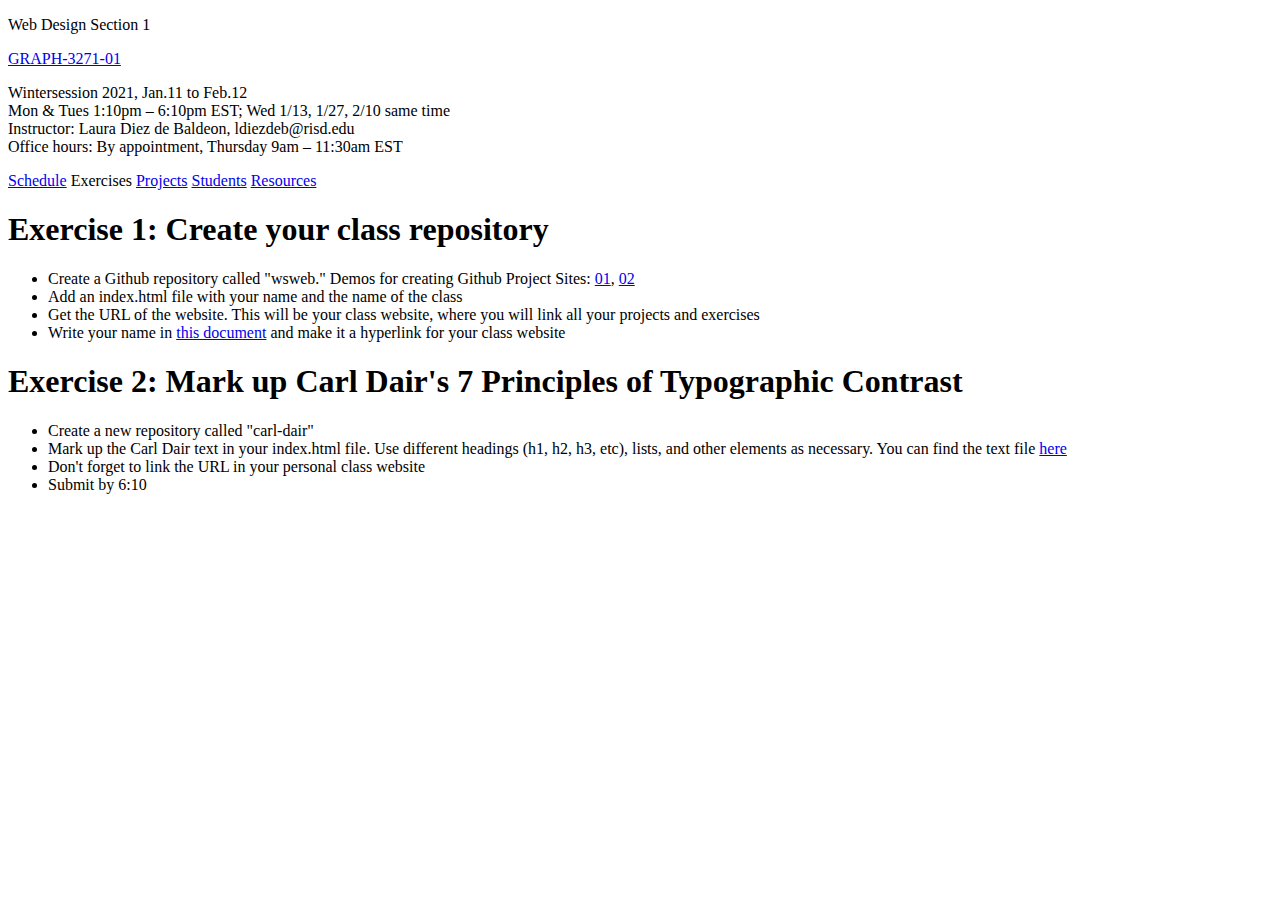
==== exercises/index.html @ 0c6ea9f0 "Update index.html" ====
<!DOCTYPE html>
<html lang="en">
  <head>
    <meta charset="utf-8">
    <meta http-equiv="X-UA-Compatible" content="IE=edge">
    <meta name="viewport" content="width=device-width, initial-scale=1">

    <title>WD</title>
    
    <!-- import the webpage's stylesheet -->
    <link rel="stylesheet" href="style.css">
    
    <!-- import the webpage's javascript file -->
    <script src="https://cdnjs.cloudflare.com/ajax/libs/jquery/3.5.1/jquery.min.js" integrity="sha512-bLT0Qm9VnAYZDflyKcBaQ2gg0hSYNQrJ8RilYldYQ1FxQYoCLtUjuuRuZo+fjqhx/qtq/1itJ0C2ejDxltZVFg==" crossorigin="anonymous"></script>
    <script src="script.js" defer></script>
  </head>  
  <body>
    <header>
      <div id="headline"><p>Web Design Section 1</p><p><a href="https://docs.google.com/document/d/1iYODHDWzQZ5gzJMMT5YsYLgn6eEZtvgWwO1K9Q34SU4/edit?usp=sharing" target="_blank">GRAPH-3271-01</a></p></div>

      <div id="headinfo">
        <p>
        Wintersession 2021, Jan.11 to Feb.12<br>
        Mon & Tues 1:10pm – 6:10pm EST; Wed 1/13, 1/27, 2/10 same time<br>
        Instructor: Laura Diez de Baldeon, ldiezdeb@risd.edu<br>
        Office hours: By appointment, Thursday 9am – 11:30am EST</p>
    </div>
  </header>

  <nav>
    <a href="index.html" class="navlink">Schedule</a> 
    <a class="navlink clicked">Exercises</a> 
    <a href="projects" class="navlink">Projects</a>
    <a href="students" class="navlink">Students</a>
    <a href="resources" class="navlink">Resources</a>
  </nav>

    <main> 
      <section id="Exercises">
        <!-- <h3>Exercises</h3> -->
        <div class="day" id="ex1">
          <h1>Exercise 1: Create your class repository</h1>
          <ul>
            <li>Create a Github repository called "wsweb." Demos for creating Github Project Sites: <a href="https://www.loom.com/share/bd3414d8353a48c7a1bdc694858e0968" target="_blank"> 01</a>, <a href="https://www.loom.com/share/2bfe7f753b98430f9ec7ba74569b61a6" target="_blank">02</a></li>
            <li>Add an index.html file with your name and the name of the class</li>
            <li>Get the URL of the website. This will be your class website, where you will link all your projects and exercises</li>
            <li>Write your name in <a href="https://docs.google.com/document/d/1eo8m9YJlhds_cWdkwavzBPHaUULYhXrS15DimhpdYm8/edit?usp=sharing" target="_blank">this document</a> and make it a hyperlink for your class website</li>
          </ul>
        </div>
        <div class="day" id="ex2">
          <h1>Exercise 2: Mark up Carl Dair's 7 Principles of Typographic Contrast</h1>
          <ul>
            <li>Create a new repository called "carl-dair"</li>
            <li>Mark up the Carl Dair text in your index.html file. Use different headings (h1, h2, h3, etc), lists, and other elements as necessary. You can find the text file <a href="/sevenprinciples.txt" target="_blank">here</a></li>
            <li>Don't forget to link the URL in your personal class website</li>
            <li>Submit by 6:10</li>
          </ul>
        </div>
      </section>

    </main>
  </body>
</html>
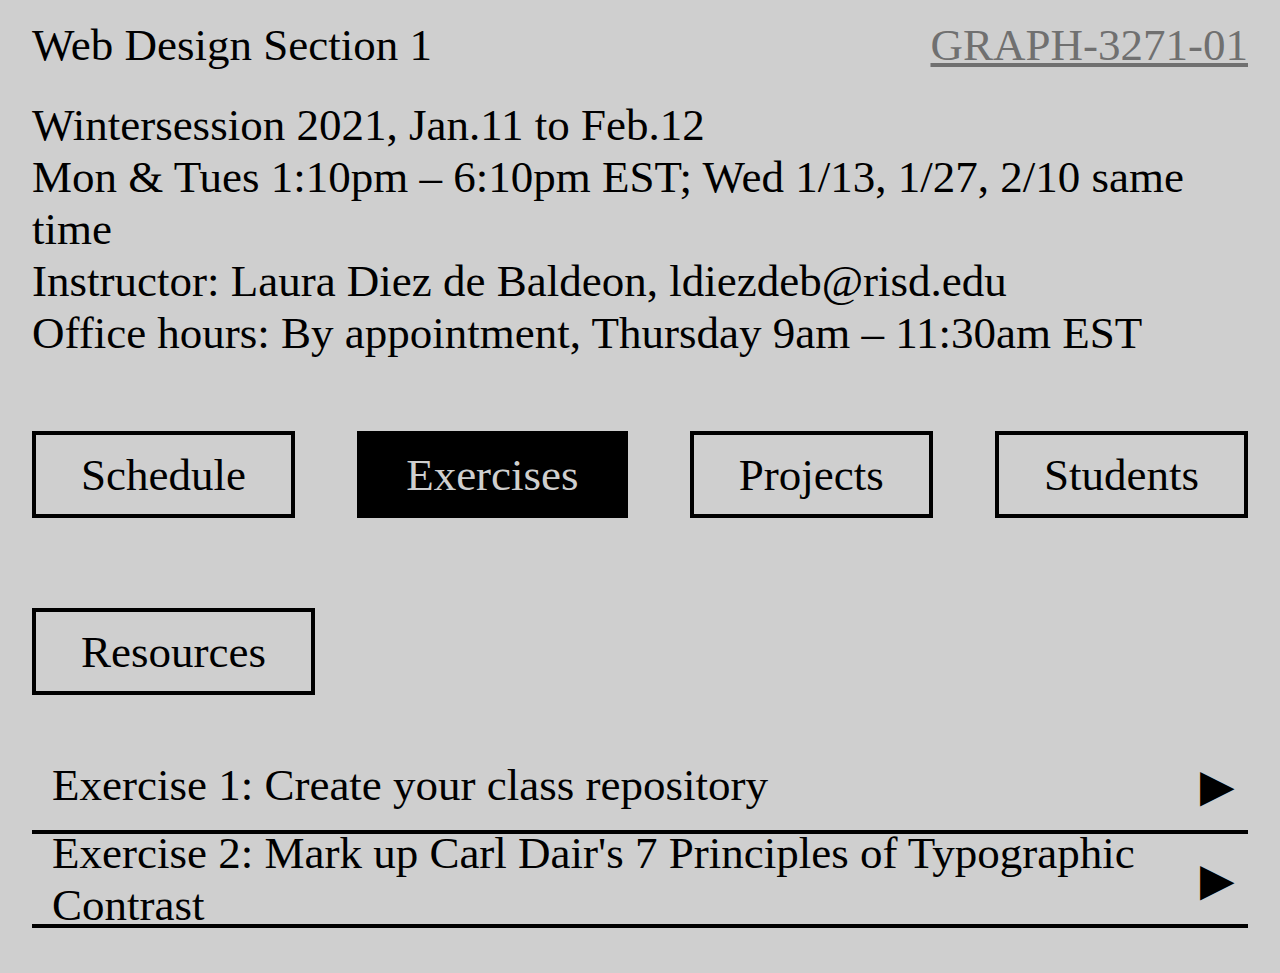
==== commit 7a3b38c1: "Update index.html" ====
--- a/exercises/index.html
+++ b/exercises/index.html
@@ -8,11 +8,11 @@
     <title>WD</title>
     
     <!-- import the webpage's stylesheet -->
-    <link rel="stylesheet" href="style.css">
+    <link rel="stylesheet" href="../style.css">
     
     <!-- import the webpage's javascript file -->
     <script src="https://cdnjs.cloudflare.com/ajax/libs/jquery/3.5.1/jquery.min.js" integrity="sha512-bLT0Qm9VnAYZDflyKcBaQ2gg0hSYNQrJ8RilYldYQ1FxQYoCLtUjuuRuZo+fjqhx/qtq/1itJ0C2ejDxltZVFg==" crossorigin="anonymous"></script>
-    <script src="script.js" defer></script>
+    <script src="../script.js" defer></script>
   </head>  
   <body>
     <header>
@@ -28,9 +28,9 @@
   </header>
 
   <nav>
-    <a href="index.html" class="navlink">Schedule</a> 
+    <a href="../" class="navlink">Schedule</a> 
     <a class="navlink clicked">Exercises</a> 
-    <a href="projects" class="navlink">Projects</a>
+    <a href="/projects" class="navlink">Projects</a>
     <a href="students" class="navlink">Students</a>
     <a href="resources" class="navlink">Resources</a>
   </nav>
--- a/style.css
+++ b/style.css
@@ -0,0 +1,207 @@
+:root{
+    --grey:#cfcfcf;
+    --white:white;
+    --black:black;
+}
+
+html{
+    font-size:1vh;
+    font-family:"Arial Narrow";
+}
+
+body{
+    margin:0;
+    font-size:5rem;
+    display:flex;
+    align-items: center;
+    flex-flow:column nowrap;
+    background-color:var(--grey);
+    padding-bottom:5rem;
+}
+/* 
+header{
+    background-color:white;
+    color:var(--black);
+    width:100vw;
+    display:flex;
+    align-items: center;
+    flex-flow:column nowrap;
+} */
+
+::selection {
+    background-color: var(--white);
+}
+
+#headline{
+    width:95vw;
+    height:10vh;
+    display:flex;
+    align-items: center;
+    justify-content: space-between;
+    /* border-bottom:solid 3px var(--black); */
+}
+
+#headline p{
+    margin:0;
+}
+
+#headinfo{
+    width:95vw;
+    padding-top:1rem;
+    padding-bottom:3rem;
+    /* border-bottom:solid 2px var(--black); */
+}
+
+#headinfo p{
+    margin:0;
+}
+
+nav{
+    width:95vw;
+    display:flex;
+    justify-content: space-between;
+    flex-flow:row wrap;
+    background-color: var(--grey);
+    position:sticky;
+    top:0;
+    z-index:1;
+}
+
+nav a{
+    text-decoration: none;
+    text-align:center;
+    padding:1.5rem;
+    padding-left:5rem;
+    padding-right:5rem;
+    margin-top:5rem;
+    margin-bottom:5rem;
+    border:0.5rem solid var(--black);
+    color:var(--black);
+    transition:all 0.1s ease-out;
+}
+
+nav a:hover{
+        background-color:var(--black);
+        color:var(--grey);
+}
+
+.clicked{
+    background-color:var(--black);
+    color:var(--grey);
+}
+
+main{
+    /* margin-top:20px; */
+    /* border-top:2px solid var(--black); */
+    width:95vw;
+}
+
+.day{
+    /* border-bottom:2px dotted var(--black); */
+    min-height:10vh;
+}
+
+.day ul{
+    display:none;
+}
+
+.nested{
+    display:block!important;
+    margin-bottom:2rem;
+}
+
+.inactive h1{
+    color:#919191!important;
+    border-bottom-color: #919191;
+}
+
+.inactive h1:hover{
+    background-color: transparent;
+    cursor:default;
+}
+
+h1{
+    /* text-transform: uppercase;     */
+    font-weight: 400;
+    height:10vh;
+    display:flex;
+    align-items: center;
+    font-size:5rem;
+    padding-left:20px;
+    margin:0;
+    border-bottom:0.5rem solid var(--black);
+    transition:all 0.1s ease-out;
+    cursor:pointer;
+}
+
+h1:hover{
+    background-color: var(--black);
+    color:var(--grey);
+}
+
+ul{
+    margin-top:20px;
+    margin-left:3rem;
+    list-style: inside;
+    list-style-type: "• ";
+    text-indent: -4rem;
+}
+
+li::before {
+    content: "";
+    padding:5px;
+  }
+
+a{
+    /* color:#6e917f; */
+    color:#707070;
+    /* color:var(--white); */
+}
+
+/* mark{
+    background-color:var(--black);
+    color:var(--grey);
+} */
+
+h3{
+    width:max-content;
+    font-weight: 400;
+    font-size:5rem;
+
+    text-decoration: none;
+    text-align:center;
+    padding:1.5rem;
+    padding-left:5rem;
+    padding-right:5rem;
+    margin-top:5rem;
+    margin-bottom:5rem;
+    background-color: var(--white);
+    color:var(--black);
+    transition:all 0.1s ease-out;
+}
+
+.invisible{
+    display:none;
+}
+
+.text p{
+    margin-top:20px;
+    margin-left:10rem;
+    max-width:85%;
+    display:none;
+}
+
+#Resources ul{
+    display:none;
+}
+
+.arrowRight{
+    transition:all 0.1s ease-out;
+    position:absolute;
+    right:3.5vw;
+    z-index:0;
+}
+
+.inactive span{
+    display:none;
+}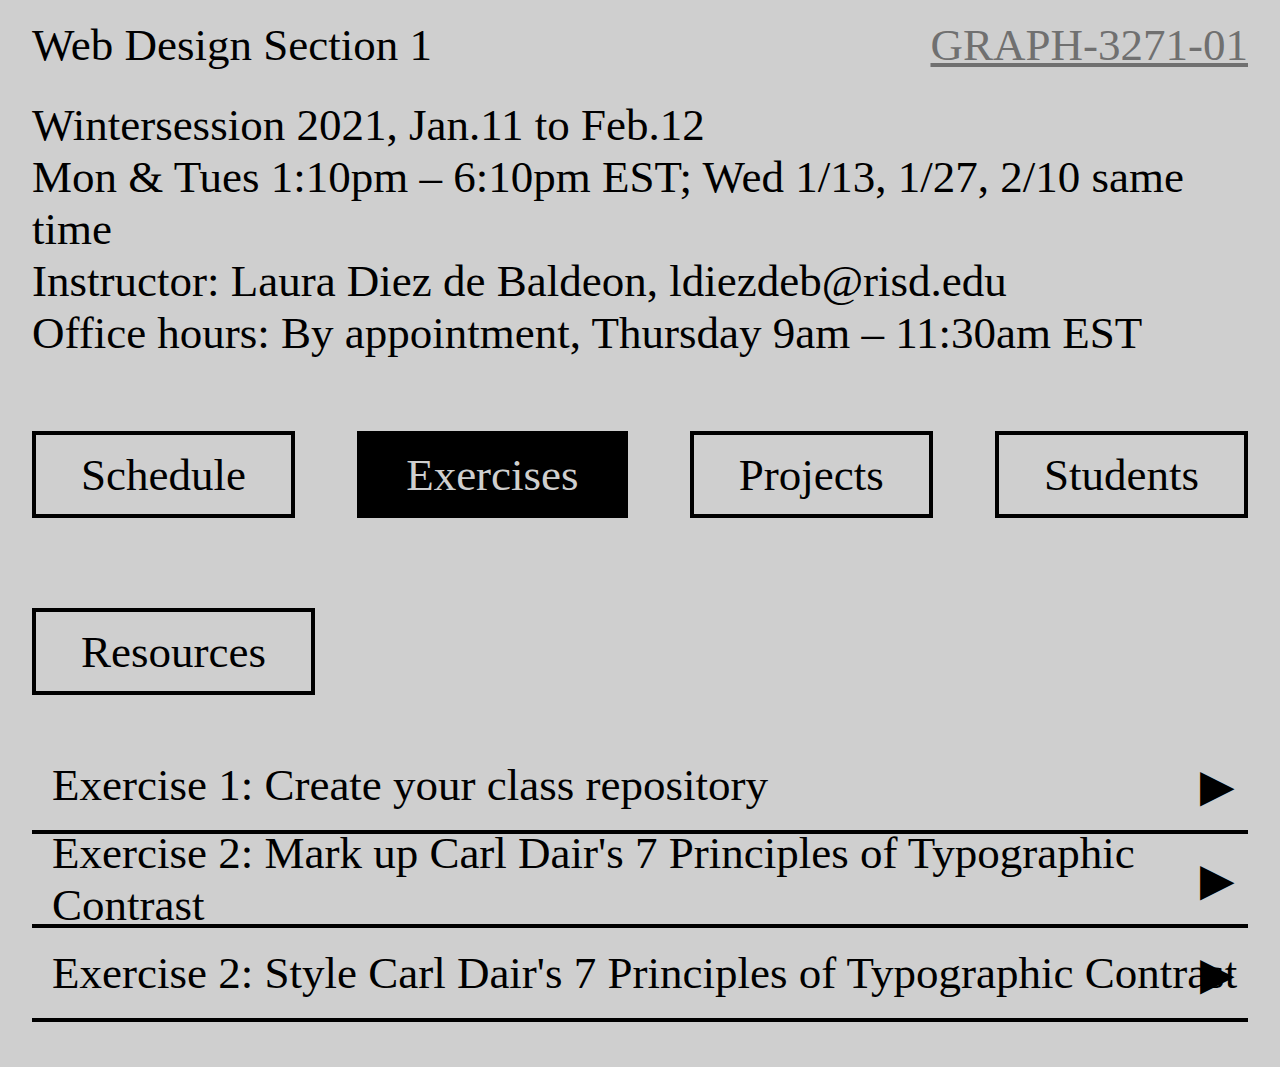
==== commit 860707ca: "update day 2" ====
--- a/exercises/index.html
+++ b/exercises/index.html
@@ -30,9 +30,9 @@
   <nav>
     <a href="../" class="navlink">Schedule</a> 
     <a class="navlink clicked">Exercises</a> 
-    <a href="/projects" class="navlink">Projects</a>
-    <a href="students" class="navlink">Students</a>
-    <a href="resources" class="navlink">Resources</a>
+    <a href="../projects" class="navlink">Projects</a>
+    <a href="../students" class="navlink">Students</a>
+    <a href="../resources" class="navlink">Resources</a>
   </nav>
 
     <main> 
@@ -51,9 +51,18 @@
           <h1>Exercise 2: Mark up Carl Dair's 7 Principles of Typographic Contrast</h1>
           <ul>
             <li>Create a new repository called "carl-dair"</li>
-            <li>Mark up the Carl Dair text in your index.html file. Use different headings (h1, h2, h3, etc), lists, and other elements as necessary. You can find the text file <a href="/sevenprinciples.txt" target="_blank">here</a></li>
+            <li>Mark up the Carl Dair text in your index.html file. Use different headings (h1, h2, h3, etc), lists, and other elements as necessary. You can find the text file <a href="../sevenprinciples.txt" target="_blank">here</a></li>
             <li>Don't forget to link the URL in your personal class website</li>
             <li>Submit by 6:10</li>
+          </ul>
+        </div>
+        <div class="day" id="ex3">
+          <h1>Exercise 2: Style Carl Dair's 7 Principles of Typographic Contrast</h1>
+          <ul>
+            <li>In yesterday's repository, create a css file</li>
+            <li>Style your Carl Dair text, using different styles for different headings, lists, etc</li>
+            <li>Don't forget to link the URL in your personal class website</li>
+            <li>Time: 1hr</li>
           </ul>
         </div>
       </section>
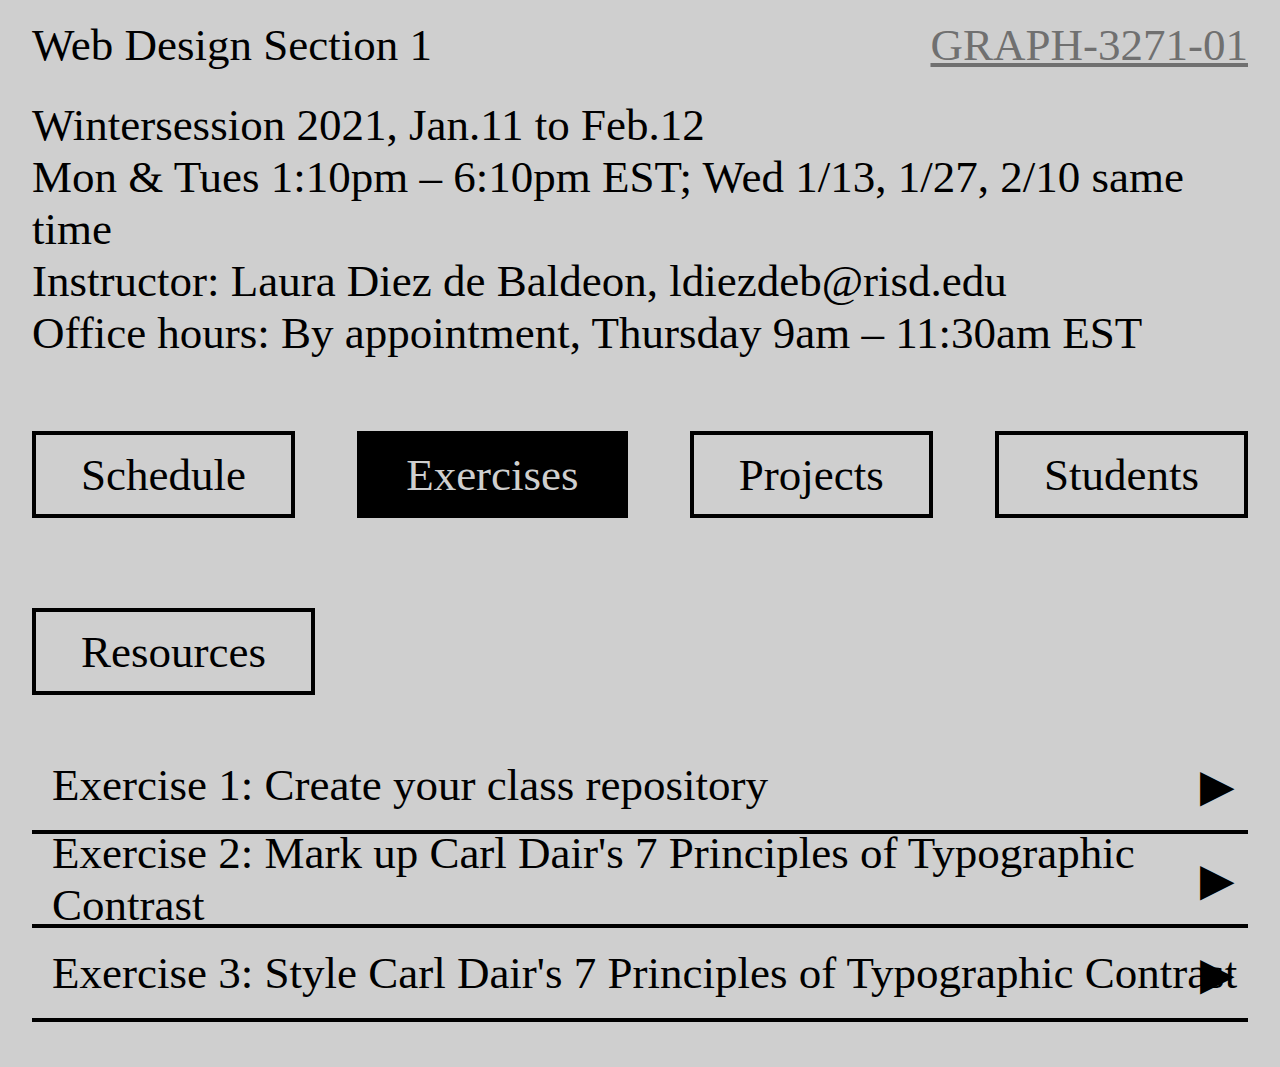
==== commit 86f4ad27: "changed reading" ====
--- a/exercises/index.html
+++ b/exercises/index.html
@@ -57,7 +57,7 @@
           </ul>
         </div>
         <div class="day" id="ex3">
-          <h1>Exercise 2: Style Carl Dair's 7 Principles of Typographic Contrast</h1>
+          <h1>Exercise 3: Style Carl Dair's 7 Principles of Typographic Contrast</h1>
           <ul>
             <li>In yesterday's repository, create a css file</li>
             <li>Style your Carl Dair text, using different styles for different headings, lists, etc</li>
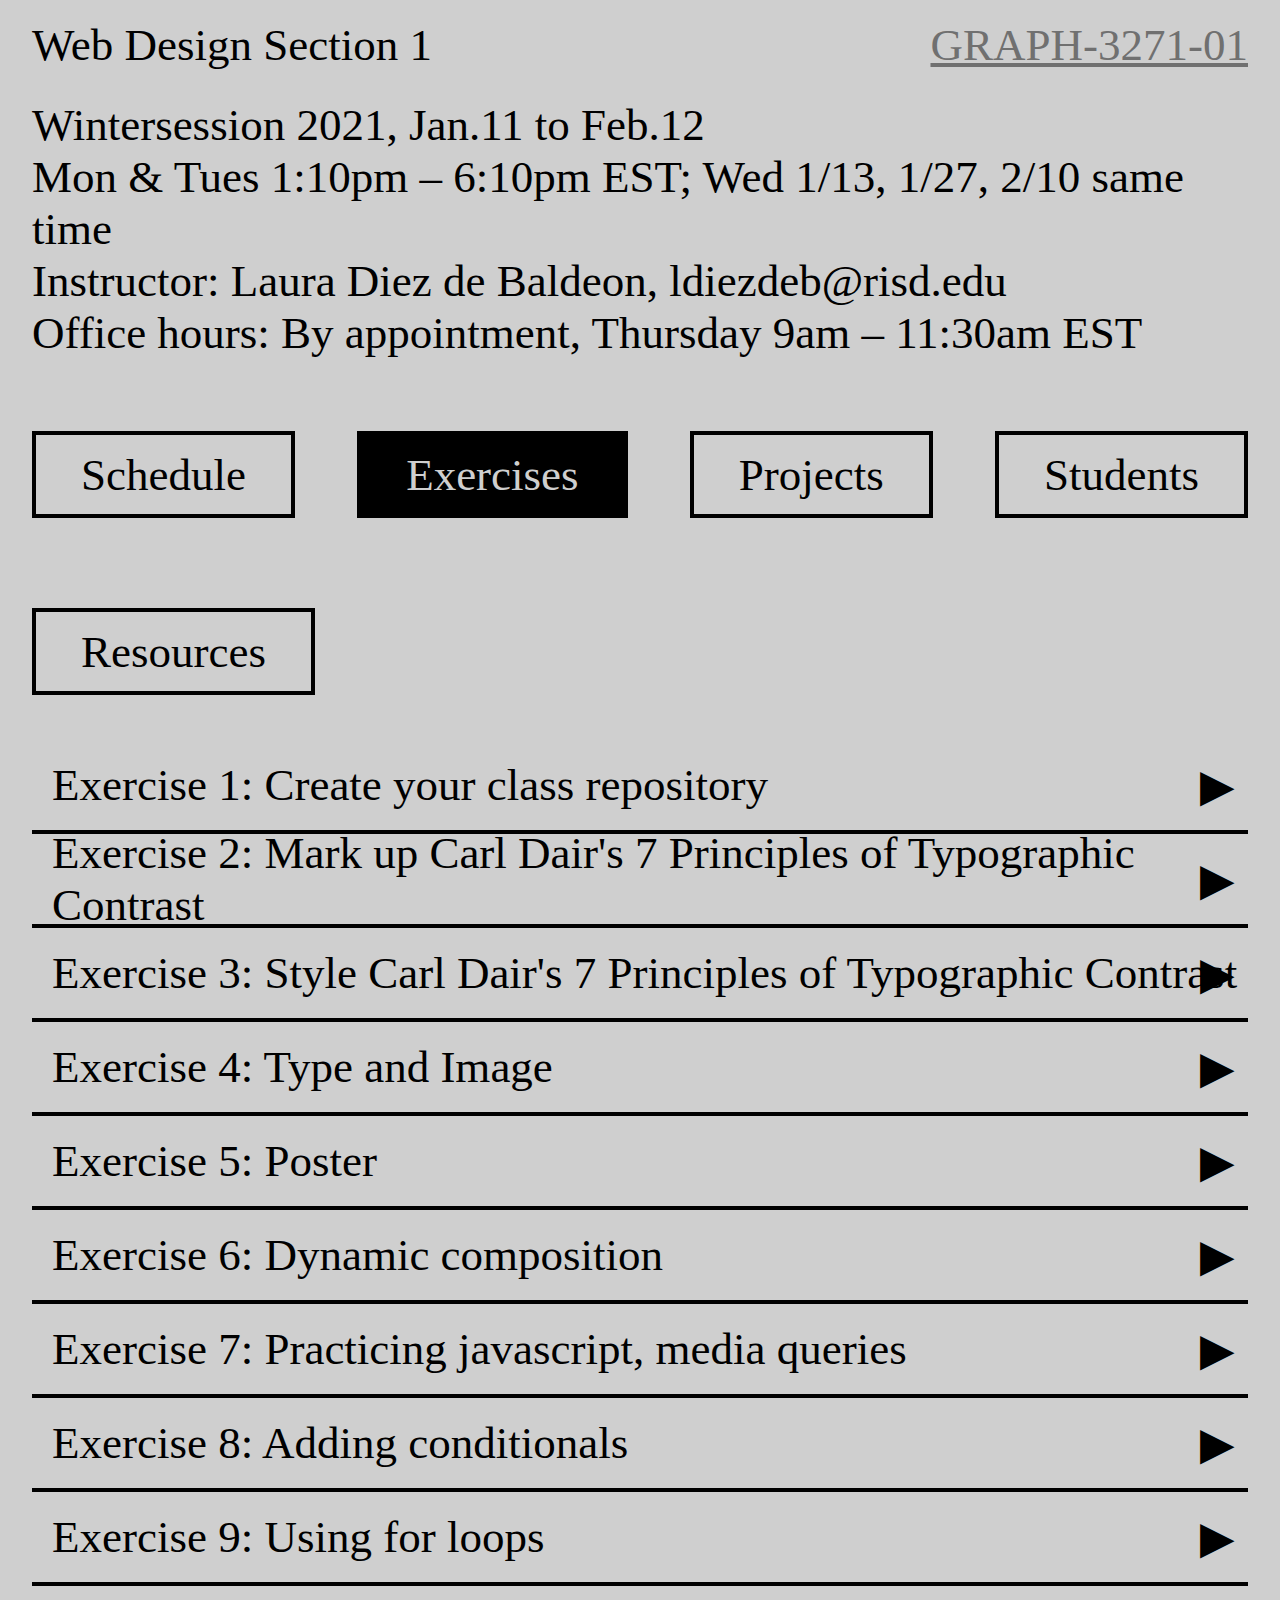
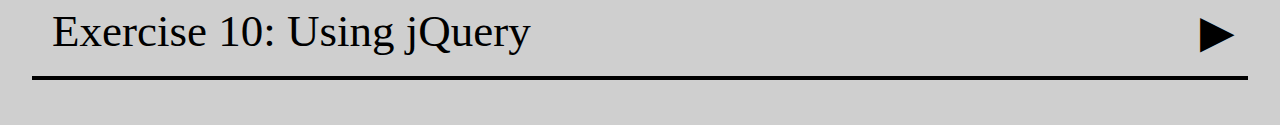
==== commit 36147013: "exercise 10" ====
--- a/exercises/index.html
+++ b/exercises/index.html
@@ -64,7 +64,66 @@
             <li>Don't forget to link the URL in your personal class website</li>
             <li>Time: 1hr</li>
           </ul>
+        <div class="day" id="ex4">
+            <h1>Exercise 4: Type and Image</h1>
+            <ul>
+              <li>Create a composition of your choosing with an external typeface and 5-7 images</li>
+              <li>Don't forget to link the URL in your personal class website</li>
+              <li>Time: 30min</li>
+            </ul>
         </div>
+        <div class="day" id="ex5">
+          <h1>Exercise 5: Poster</h1>
+          <ul>
+            <li>Recreate one of these posters to the best of your abilities</li>
+            <li><a href="https://www.typographicposters.com/posters/konstantin-eremenko/594953641abbcb141757a22c" target="_blank">Poster 1</a>, 
+              <a href="https://www.typographicposters.com/posters/sander-puhl/5f280cbb9ac6446fcf2c2a7c" target="_blank">Poster 2</a></li>
+            <li>Time: Work on this while you're not on a crit, until 5:50</li>
+          </ul>
+            </div>
+              <div class="day" id="ex6">
+                <h1>Exercise 6: Dynamic composition</h1>
+                <ul>
+                  <li>Create a dynamic composition where at least 2 elements are moving and that includes hover transitions</li>
+                  <li>Can be inspired by your Project 1 article</li>
+                  <li>Make it 100vw x 100vh</li>
+                  <li>Time: Work on this while you're not on a crit.</li>
+                </ul>
+            </div>
+            <div class="day" id="ex7">
+              <h1>Exercise 7: Practicing javascript, media queries</h1>
+              <ul>
+                <li>Create a site where the user clicks an item(s) to get a randomly generated sentence</li>
+                <li>Style it</li>
+                <li>Make it responsive using media queries</li>
+                <li>Time: Work on this while you're not on a crit.</li>
+              </ul>
+            </div>
+            <div class="day" id="ex8">
+              <h1>Exercise 8: Adding conditionals</h1>
+              <ul>
+                <li>Create some kind of yes/no "path game" that yields a different text depending on what you press.</li>
+                <li>Style it</li>
+                <li>Make it responsive using media queries</li>
+                <li>1hr</li>
+              </ul>
+            </div>
+            <div class="day" id="ex9">
+              <h1>Exercise 9: Using for loops</h1>
+              <ul>
+                <li>Create a guessing game where the user enters answers that are compared against a set of avaiable options to see if they match.</li>
+                <li>Style it</li>
+                <li>(Optional) Make it responsive using media queries</li>
+                <li>1hr</li>
+              </ul>
+            </div>
+            <div class="day" id="ex10">
+              <h1>Exercise 10: Using jQuery</h1>
+              <ul>
+                <li>Add some interactivity to your site using jQuery</li>
+                <li>Finish yesterday's exercises</li>
+              </ul>
+            </div>
       </section>
 
     </main>
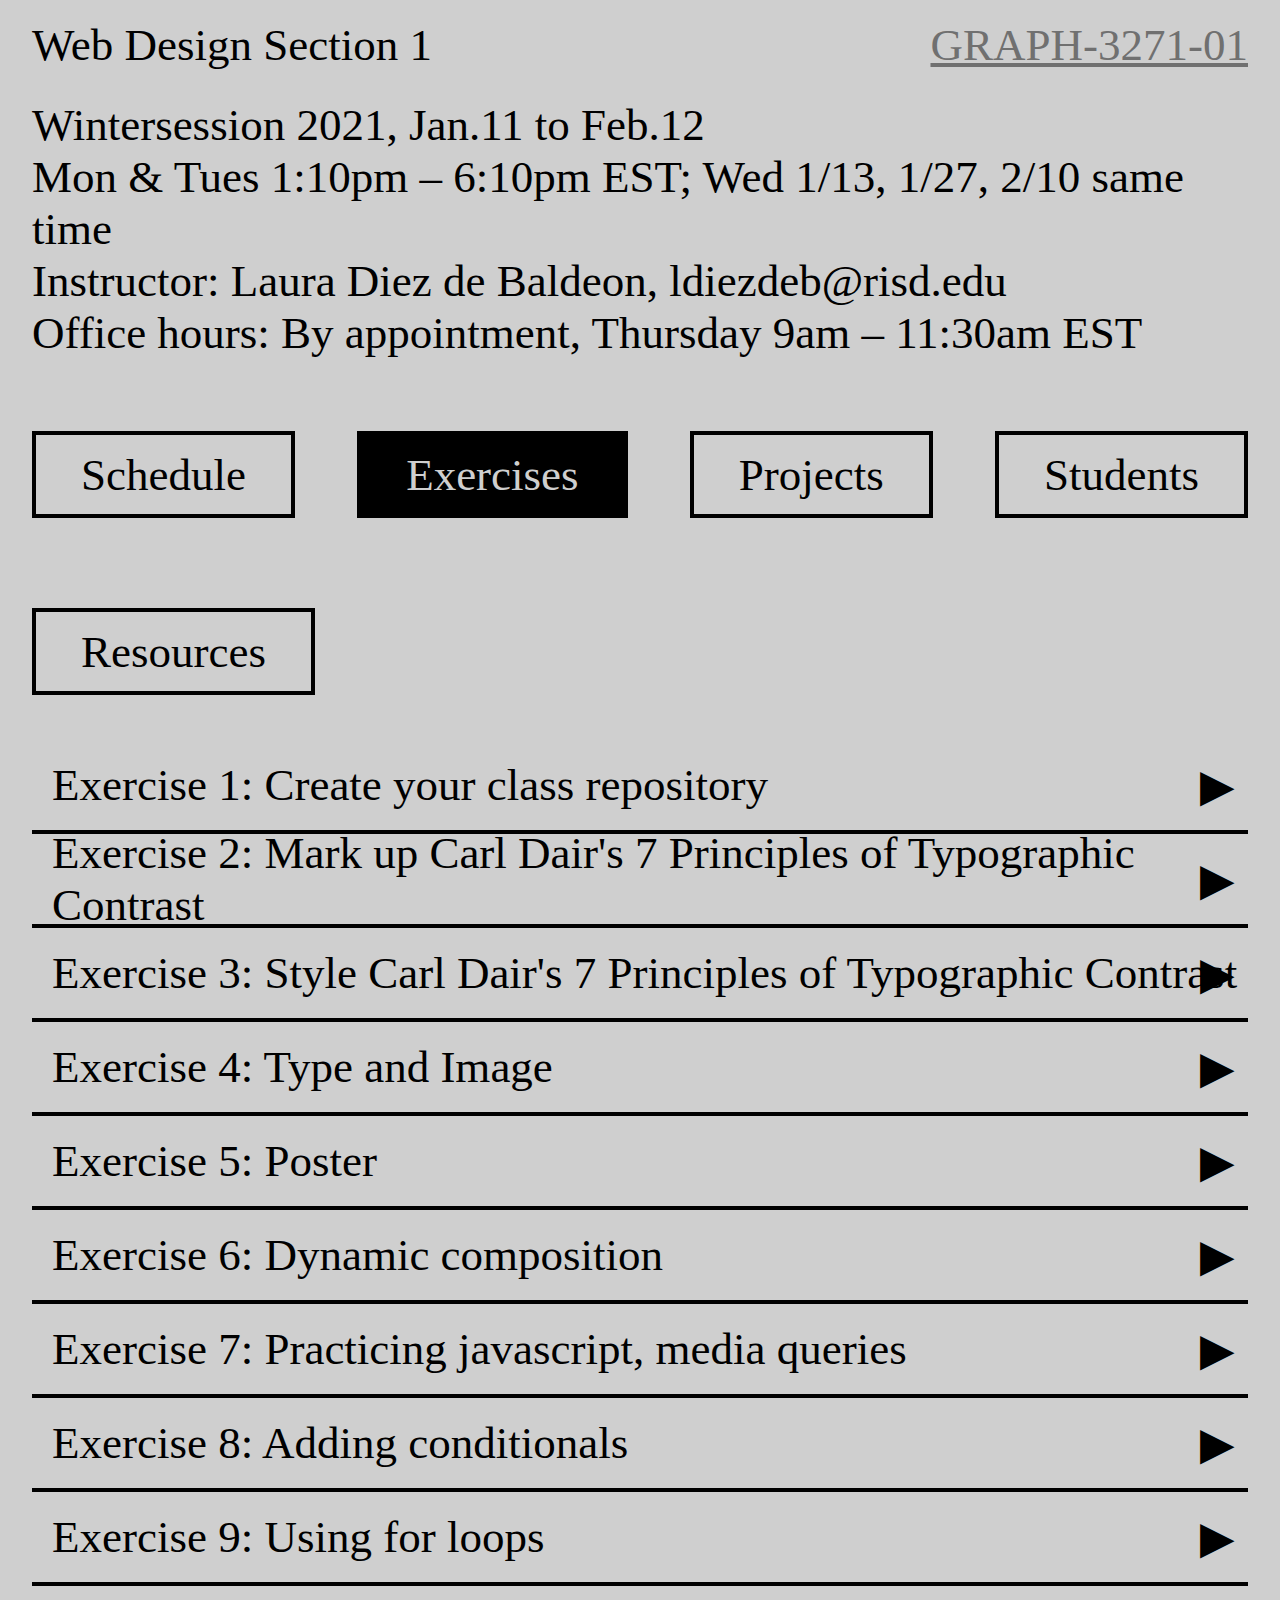
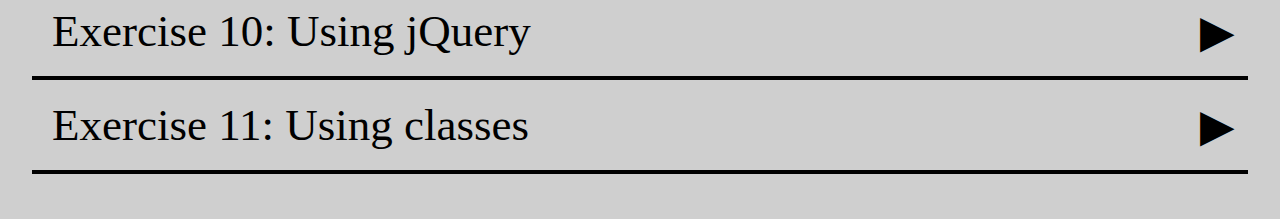
==== commit a37d4281: "update 2/1" ====
--- a/exercises/index.html
+++ b/exercises/index.html
@@ -124,6 +124,13 @@
                 <li>Finish yesterday's exercises</li>
               </ul>
             </div>
+            <div class="day" id="ex11">
+              <h1>Exercise 11: Using classes</h1>
+              <ul>
+                <li>Option 1: create a website where you can enter the characteristics of something (for instance, a person can have grey hair, blue eyes and pale skin) and a visual representation of that appears.  Use classes and objects.</li>
+                <li>Option 2: using classes, create a list of items that you can check the characteristics of. i.e: a library of books where clicking on a book will tell you whether it’s taken out or not.</li>
+              </ul>
+            </div>
       </section>
 
     </main>
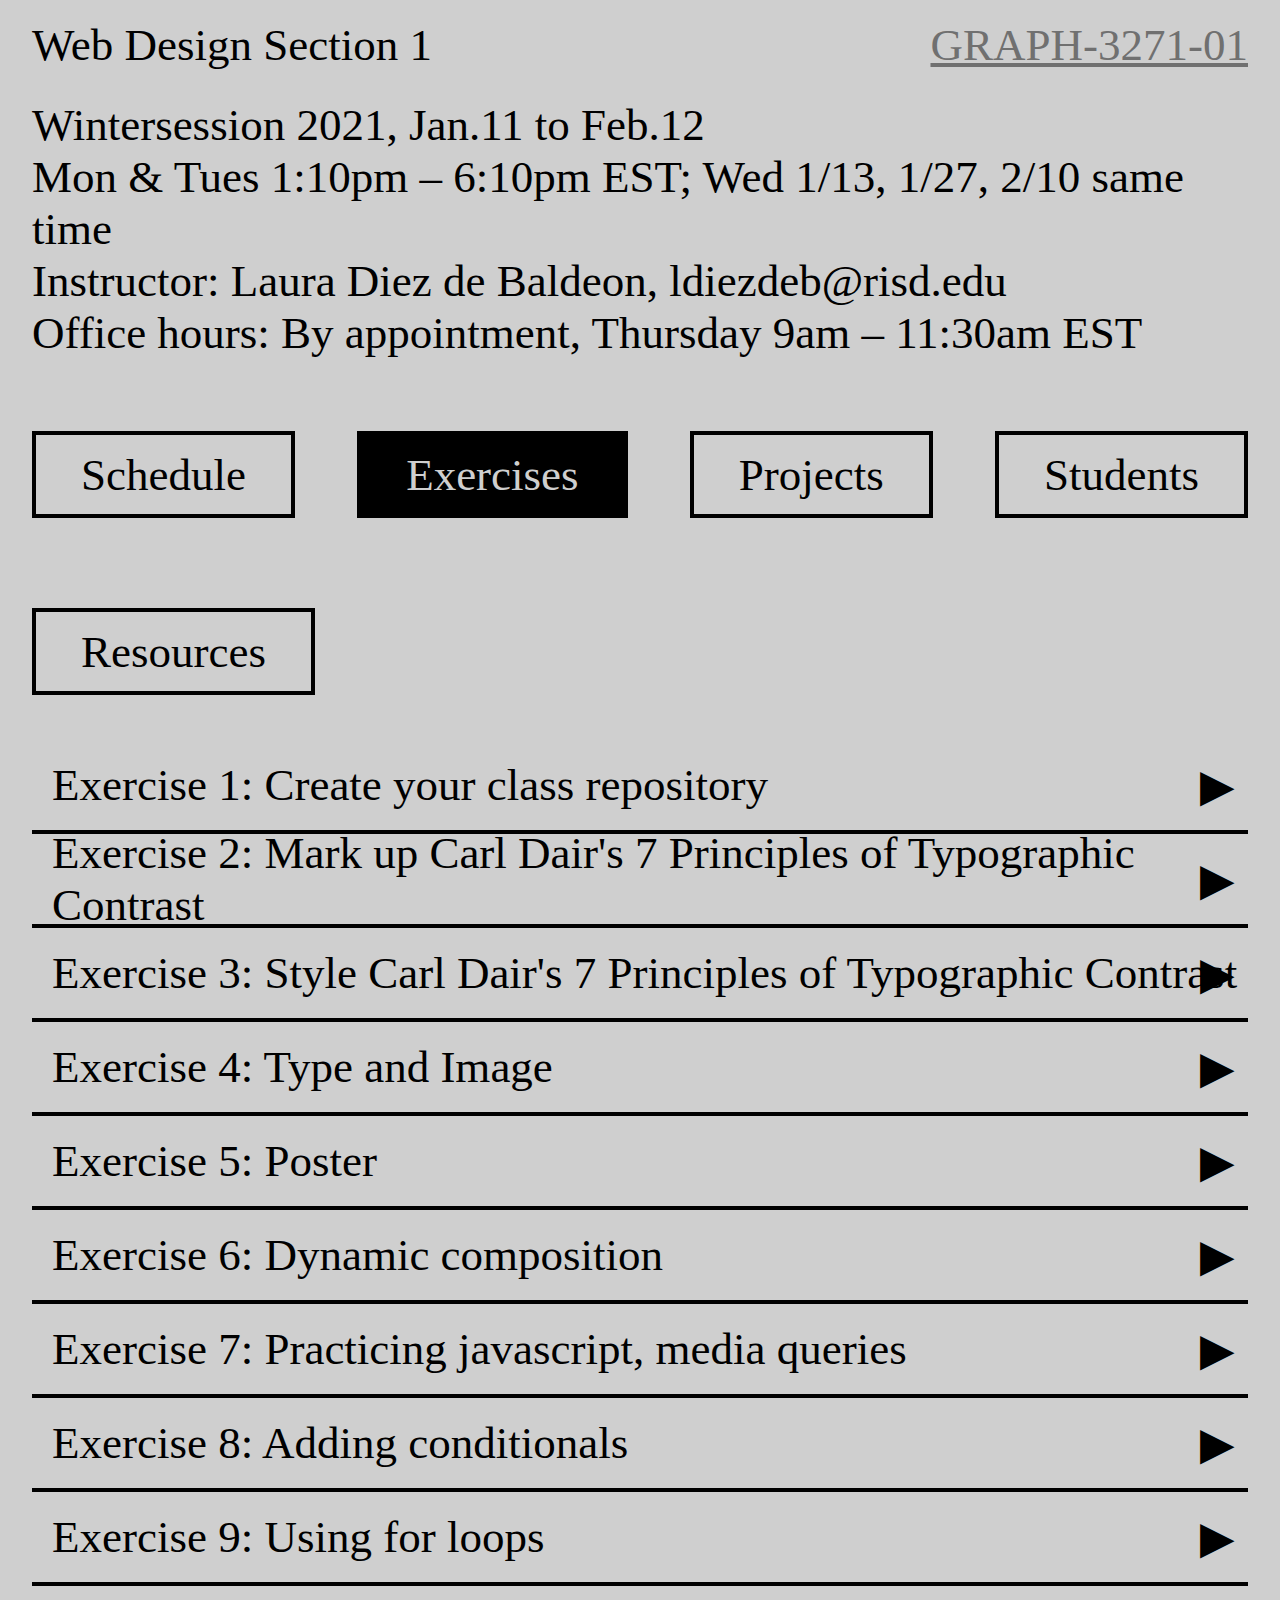
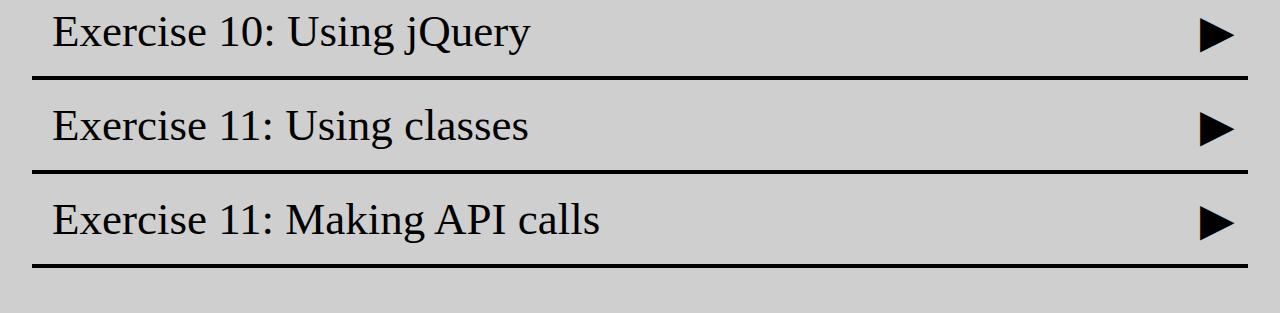
==== commit ae1ceea6: "update 2/2" ====
--- a/exercises/index.html
+++ b/exercises/index.html
@@ -131,6 +131,23 @@
                 <li>Option 2: using classes, create a list of items that you can check the characteristics of. i.e: a library of books where clicking on a book will tell you whether it’s taken out or not.</li>
               </ul>
             </div>
+            <div class="day" id="ex12">
+              <h1>Exercise 11: Making API calls</h1>
+              <ul>
+                <li>Using the New York Times api service, available in their <a href="https://developer.nytimes.com/" target="_blank">development portal</a>, make an API call and insert some of the data you get back on your website</li>
+                <li>Style it and, if you have time, make it (slightly) interactive.</li>
+                <li>Do this in pairs. Paris are: 
+                  <ul class="nested">
+                    <li>Rain and Anna</li>
+                    <li>Caroline and Cain</li>
+                    <li>Kiran and Katherine</li>
+                    <li>Izzy and Yutao</li>
+                    <li>Shreya and Trent</li>
+                    <li>Jasmine, Sophie and Cissy</li>                 
+                </ul>
+              </li>
+              </ul>
+            </div>
       </section>
 
     </main>
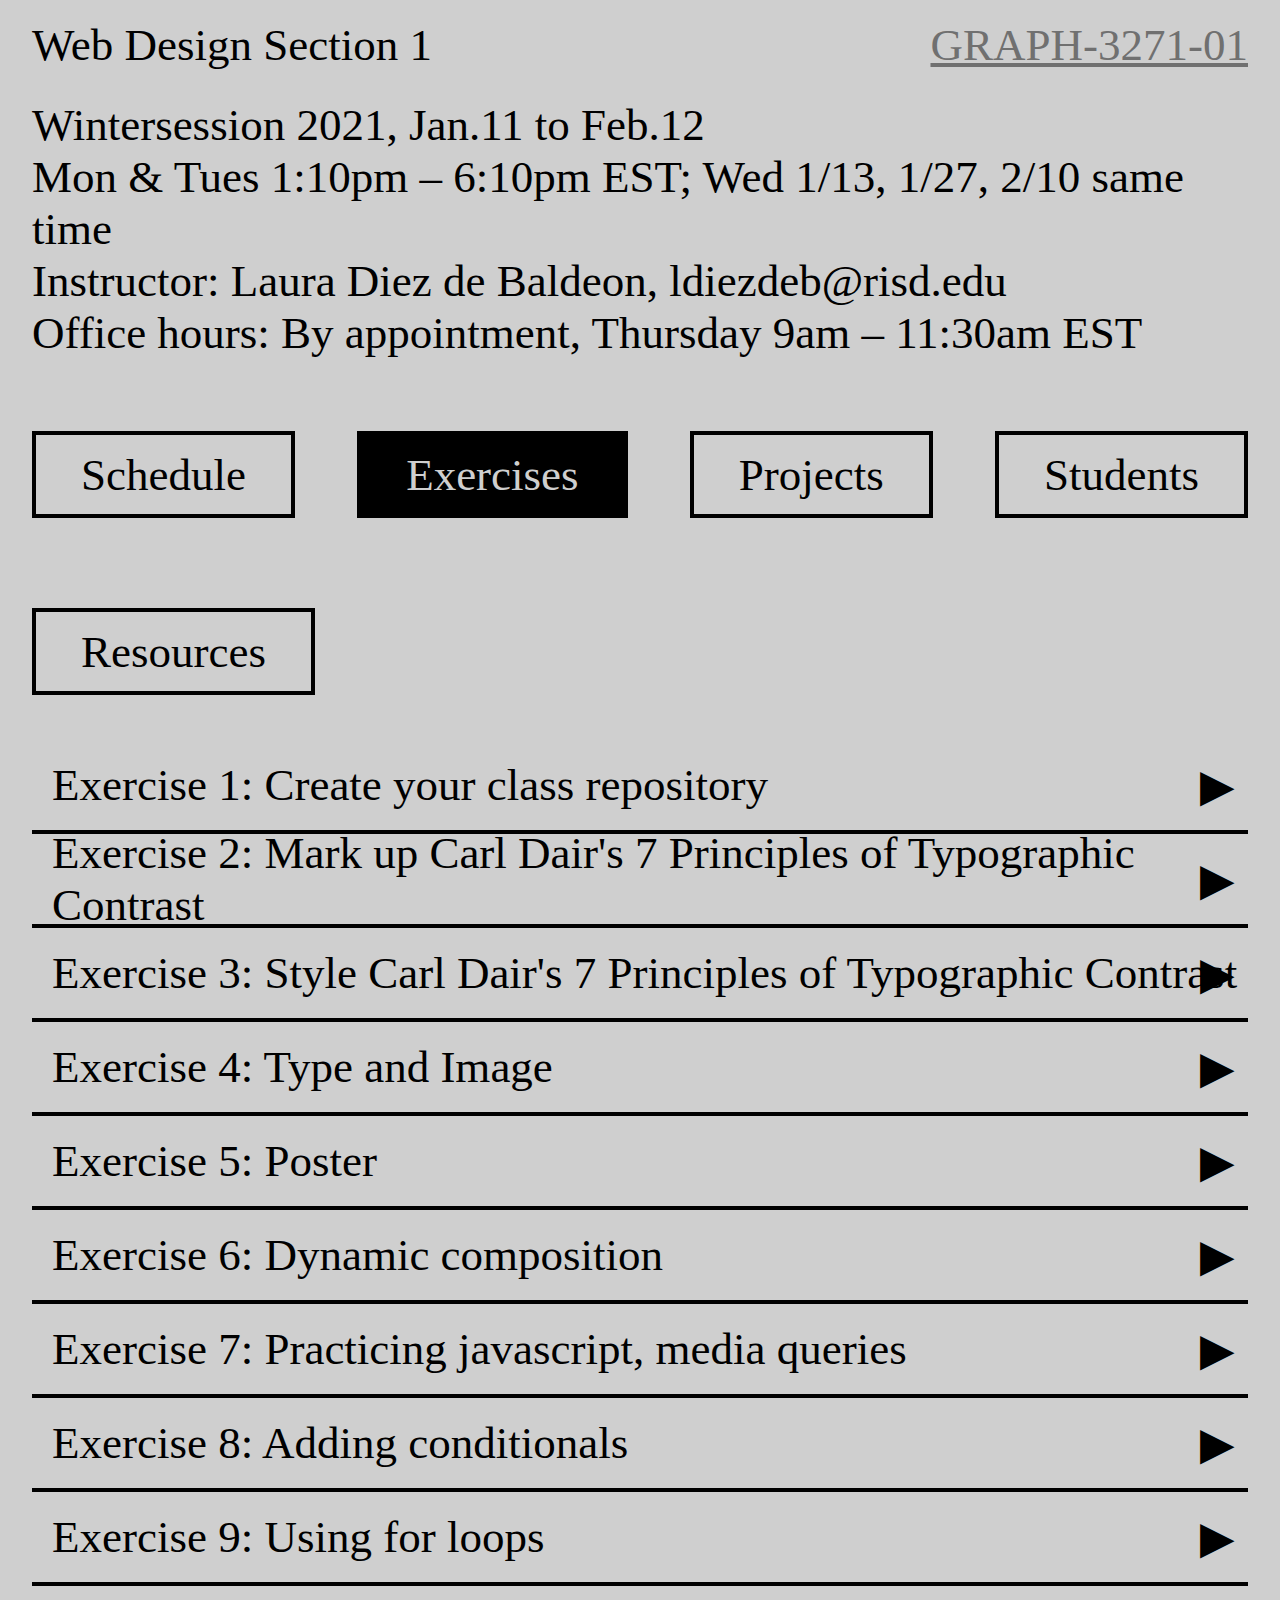
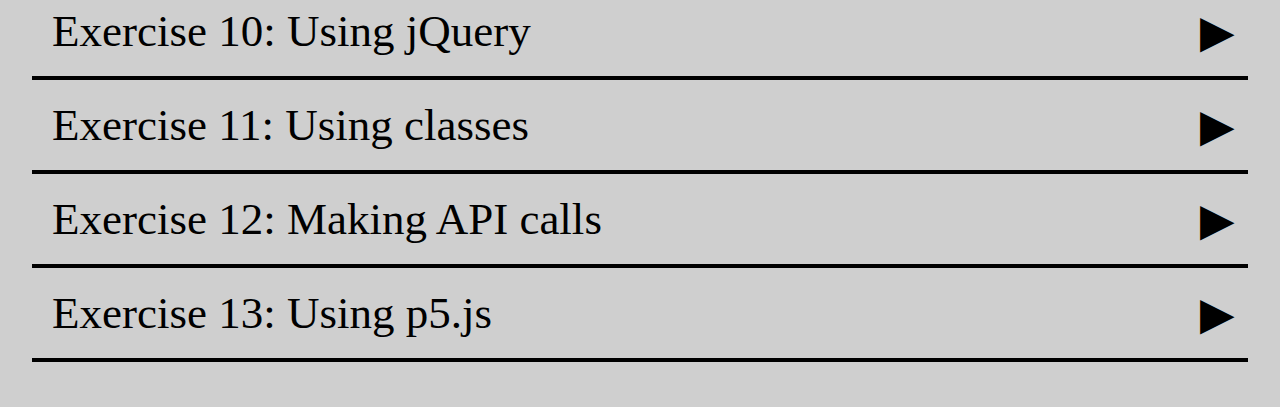
==== commit a987a7d5: "tue 2/9" ====
--- a/exercises/index.html
+++ b/exercises/index.html
@@ -132,7 +132,7 @@
               </ul>
             </div>
             <div class="day" id="ex12">
-              <h1>Exercise 11: Making API calls</h1>
+              <h1>Exercise 12: Making API calls</h1>
               <ul>
                 <li>Using the New York Times api service, available in their <a href="https://developer.nytimes.com/" target="_blank">development portal</a>, make an API call and insert some of the data you get back on your website</li>
                 <li>Style it and, if you have time, make it (slightly) interactive.</li>
@@ -148,6 +148,14 @@
               </li>
               </ul>
             </div>
+            <div class="day" id="ex13">
+              <h1>Exercise 13: Using p5.js</h1>
+              <ul>
+                <li>Create two dynamic sketches using p5</li>                
+                </ul>
+              </li>
+              </ul>
+            </div>
       </section>
 
     </main>
